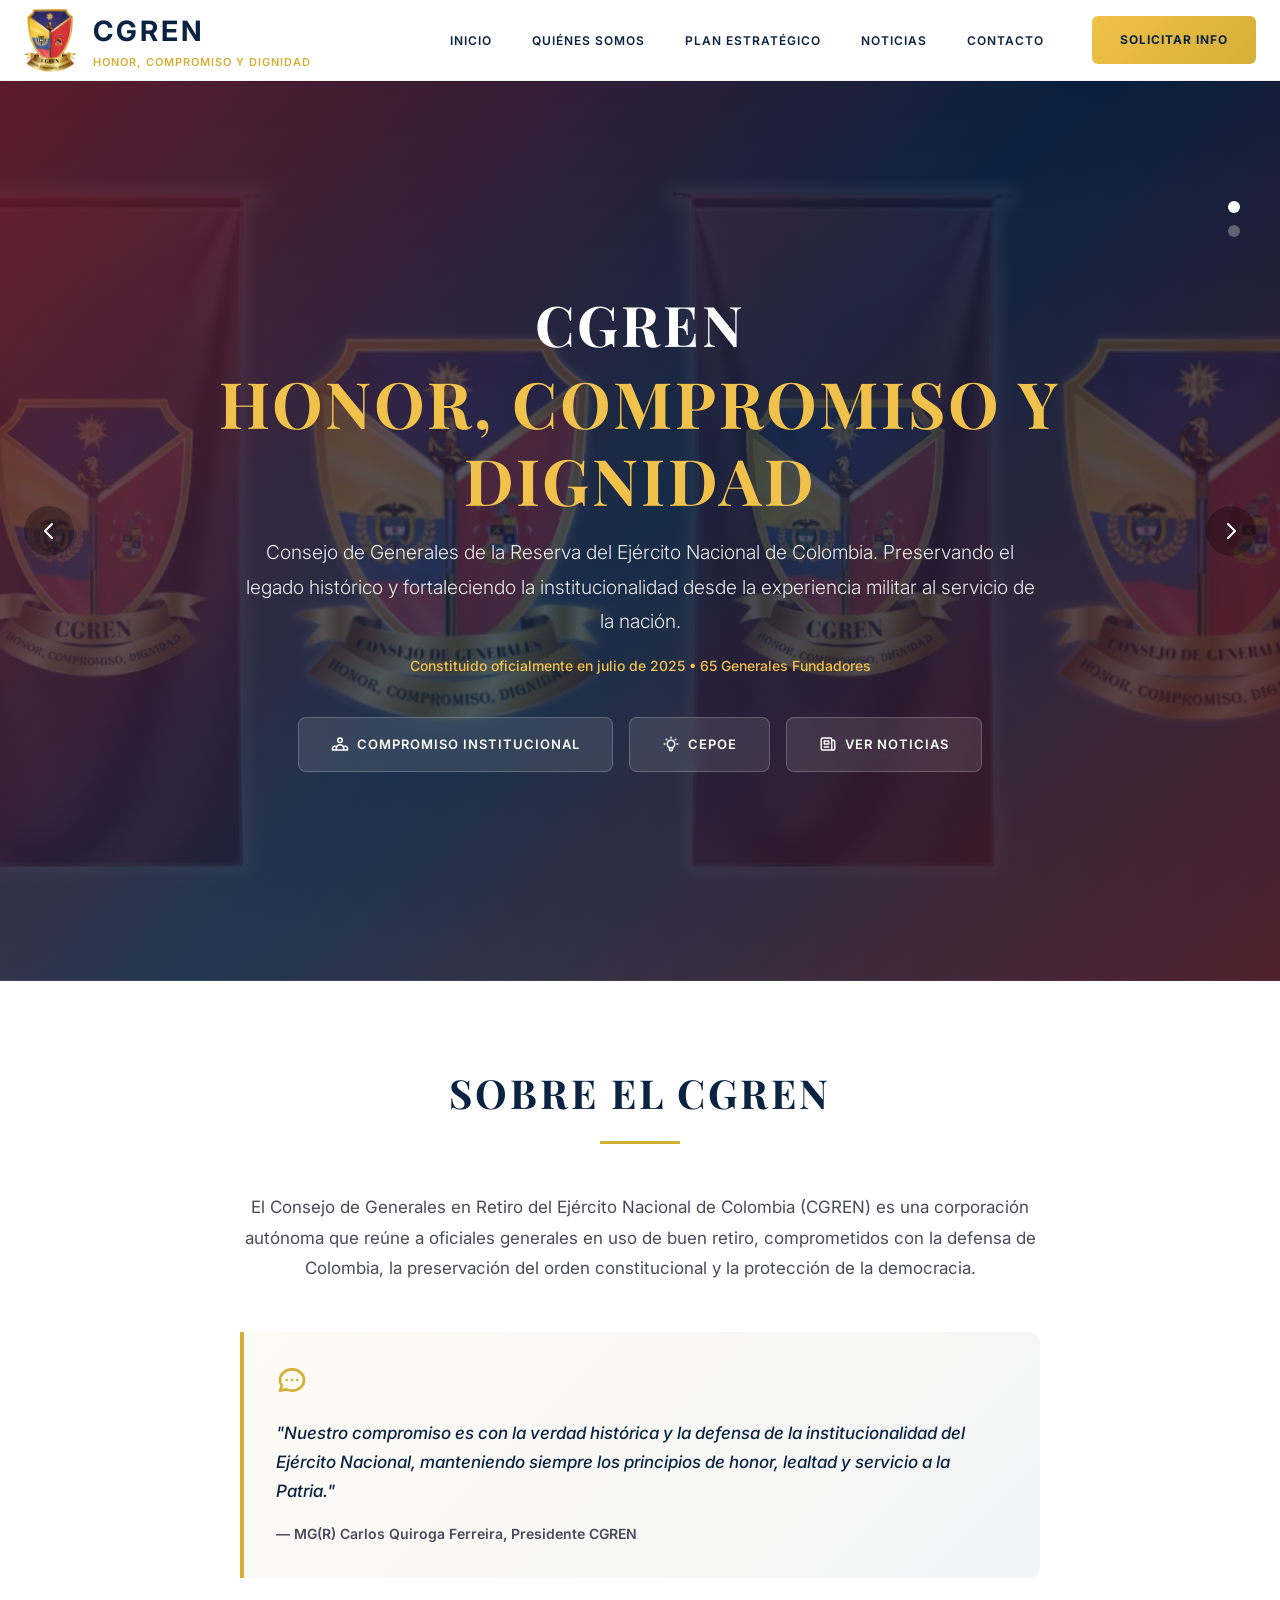
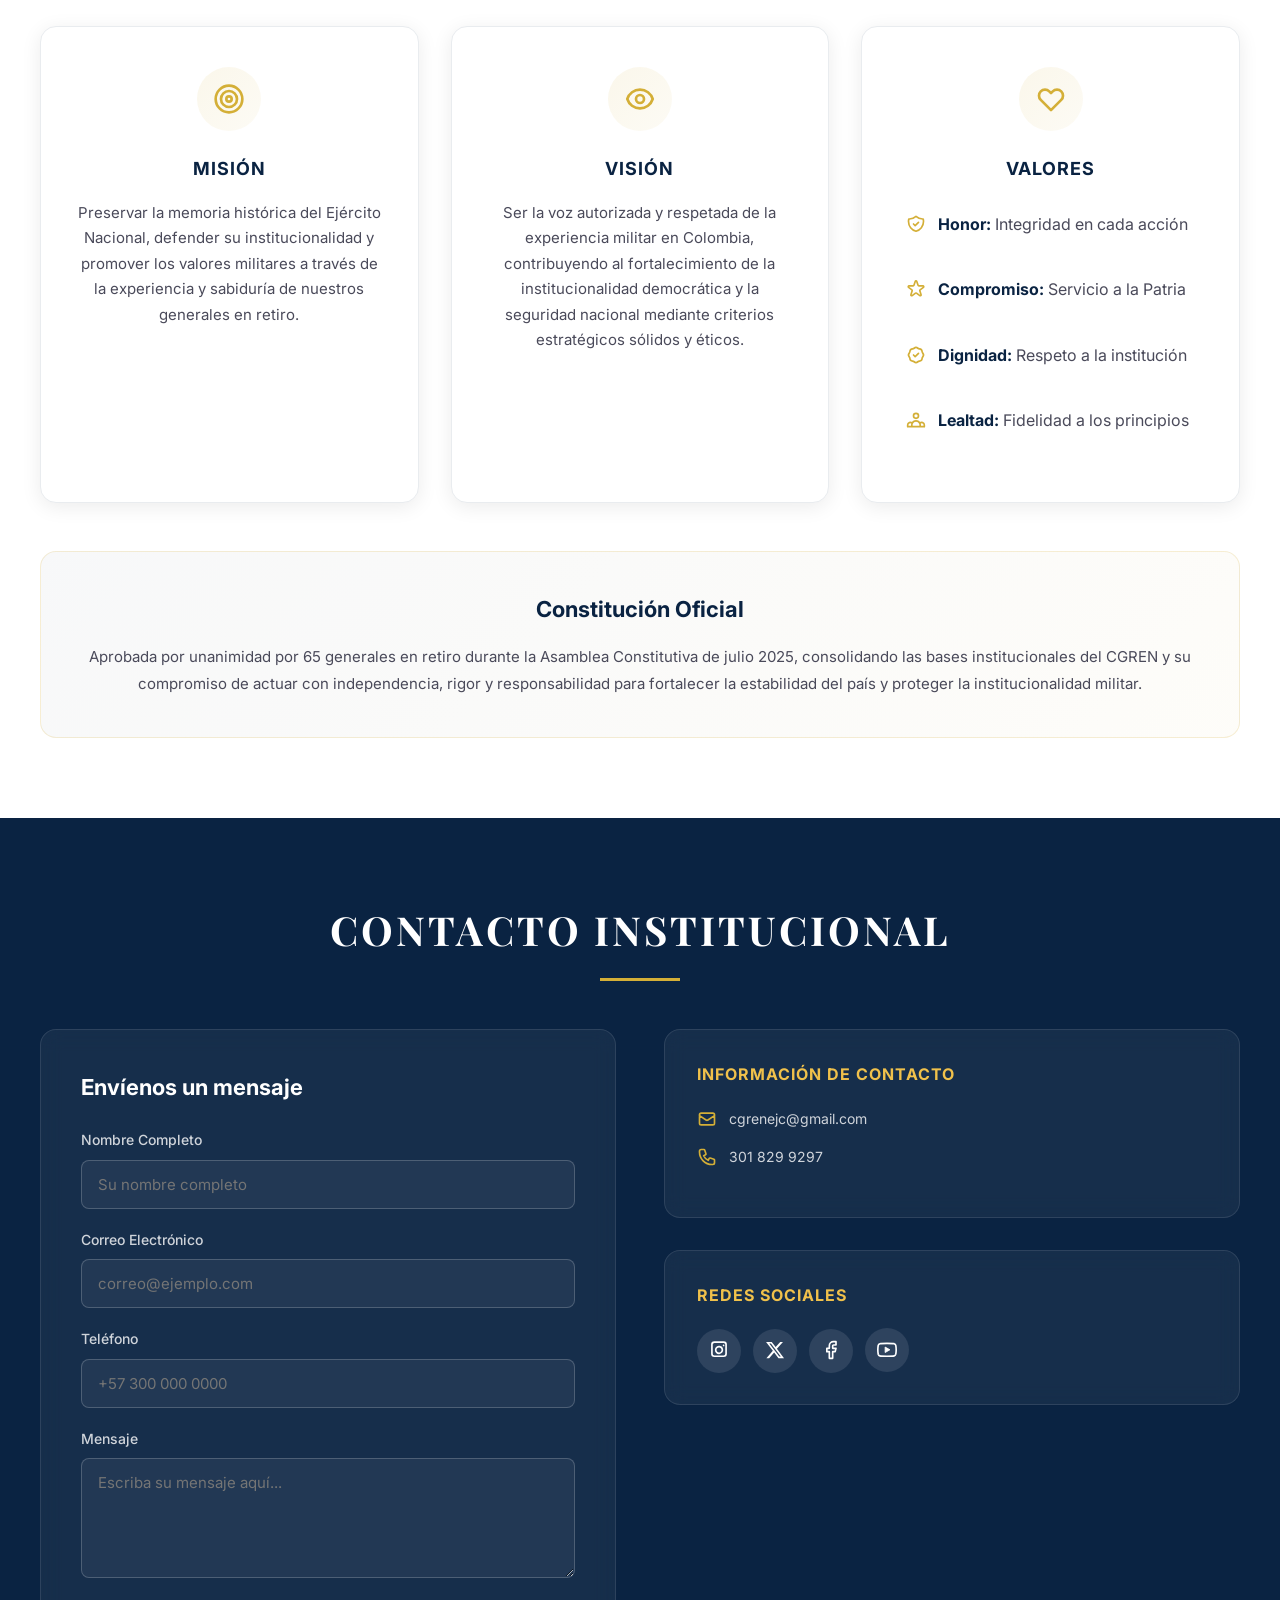
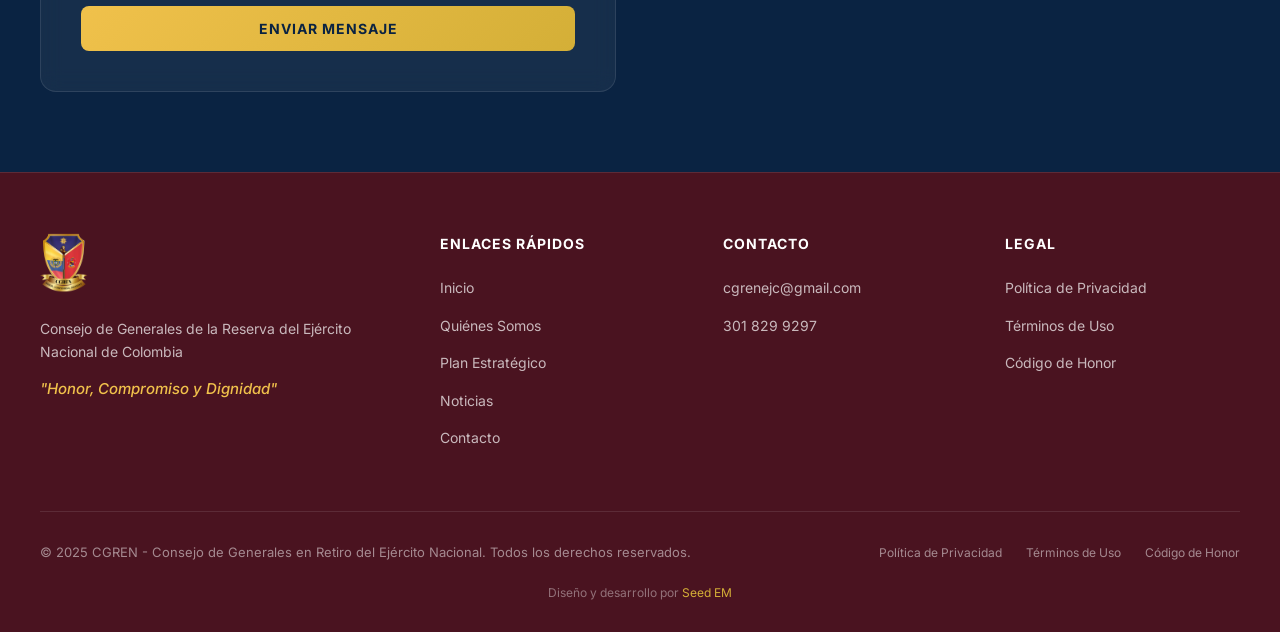
==== CGREN_Website/index.html @ 0ddbffbb "Add files via upload" ====
<!DOCTYPE html>
<html lang="es">
<head>
    <meta charset="UTF-8">
    <meta name="viewport" content="width=device-width, initial-scale=1.0">
    <title>CGREN - Consejo de Generales de la Reserva del Ejército Nacional de Colombia</title>
    <meta name="description" content="Consejo de Generales de la Reserva del Ejército Nacional de Colombia. Preservando el legado histórico y fortaleciendo la institucionalidad desde la experiencia militar al servicio de la nación.">
    <link rel="icon" type="image/png" href="logo.png">
    <link rel="preconnect" href="https://fonts.googleapis.com">
    <link rel="preconnect" href="https://fonts.gstatic.com" crossorigin>
    <link href="https://fonts.googleapis.com/css2?family=Playfair+Display:wght@400;500;600;700&family=Inter:wght@300;400;500;600;700&display=swap" rel="stylesheet">
    <link rel="stylesheet" href="styles.css">
</head>
<body>
    <!-- Header -->
    <header class="header">
        <div class="header-container">
            <a href="index.html" class="logo">
                <img src="logo.png" alt="CGREN Logo">
                <div class="logo-text">
                    <span class="main">CGREN</span>
                    <span class="sub">Honor, Compromiso y Dignidad</span>
                </div>
            </a>
            <nav class="nav">
                <ul class="nav-links">
                    <li><a href="index.html">Inicio</a></li>
                    <li><a href="#quienes-somos">Quiénes Somos</a></li>
                    <li><a href="cepoe.html">Plan Estratégico</a></li>
                    <li><a href="noticias.html">Noticias</a></li>
                    <li><a href="#contacto">Contacto</a></li>
                </ul>
                <a href="#contacto" class="btn-gold">Solicitar Info</a>
            </nav>
            <button class="mobile-menu-btn" aria-label="Menú">
                <svg xmlns="http://www.w3.org/2000/svg" fill="none" viewBox="0 0 24 24" stroke="currentColor">
                    <path stroke-linecap="round" stroke-linejoin="round" stroke-width="2" d="M4 6h16M4 12h16M4 18h16"/>
                </svg>
            </button>
        </div>
    </header>

    <!-- Hero Section -->
    <section class="hero" id="inicio">
        <div class="hero-bg"></div>
        <div class="hero-overlay"></div>
        
        <button class="slider-arrow left" aria-label="Anterior">
            <svg xmlns="http://www.w3.org/2000/svg" fill="none" viewBox="0 0 24 24" stroke="currentColor">
                <path stroke-linecap="round" stroke-linejoin="round" stroke-width="2" d="M15 19l-7-7 7-7"/>
            </svg>
        </button>
        <button class="slider-arrow right" aria-label="Siguiente">
            <svg xmlns="http://www.w3.org/2000/svg" fill="none" viewBox="0 0 24 24" stroke="currentColor">
                <path stroke-linecap="round" stroke-linejoin="round" stroke-width="2" d="M9 5l7 7-7 7"/>
            </svg>
        </button>
        
        <div class="nav-dots">
            <button class="nav-dot active"></button>
            <button class="nav-dot"></button>
        </div>
        
        <div class="hero-content">
            <h1 class="hero-title">
                CGREN
                <span class="gold">Honor, Compromiso y Dignidad</span>
            </h1>
            <p class="hero-subtitle">Consejo de Generales de la Reserva del Ejército Nacional de Colombia. Preservando el legado histórico y fortaleciendo la institucionalidad desde la experiencia militar al servicio de la nación.</p>
            <p class="hero-info">Constituido oficialmente en julio de 2025 • 65 Generales Fundadores</p>
            
            <div class="hero-buttons">
                <a href="#quienes-somos" class="hero-btn">
                    <svg xmlns="http://www.w3.org/2000/svg" fill="none" viewBox="0 0 24 24" stroke="currentColor">
                        <path stroke-linecap="round" stroke-linejoin="round" stroke-width="2" d="M17 20h5v-2a3 3 0 00-5.356-1.857M17 20H7m10 0v-2c0-.656-.126-1.283-.356-1.857M7 20H2v-2a3 3 0 015.356-1.857M7 20v-2c0-.656.126-1.283.356-1.857m0 0a5.002 5.002 0 019.288 0M15 7a3 3 0 11-6 0 3 3 0 016 0z"/>
                    </svg>
                    Compromiso Institucional
                </a>
                <a href="cepoe.html" class="hero-btn">
                    <svg xmlns="http://www.w3.org/2000/svg" fill="none" viewBox="0 0 24 24" stroke="currentColor">
                        <path stroke-linecap="round" stroke-linejoin="round" stroke-width="2" d="M9.663 17h4.673M12 3v1m6.364 1.636l-.707.707M21 12h-1M4 12H3m3.343-5.657l-.707-.707m2.828 9.9a5 5 0 117.072 0l-.548.547A3.374 3.374 0 0014 18.469V19a2 2 0 11-4 0v-.531c0-.895-.356-1.754-.988-2.386l-.548-.547z"/>
                    </svg>
                    CEPOE
                </a>
                <a href="noticias.html" class="hero-btn">
                    <svg xmlns="http://www.w3.org/2000/svg" fill="none" viewBox="0 0 24 24" stroke="currentColor">
                        <path stroke-linecap="round" stroke-linejoin="round" stroke-width="2" d="M19 20H5a2 2 0 01-2-2V6a2 2 0 012-2h10a2 2 0 012 2v1m2 13a2 2 0 01-2-2V7m2 13a2 2 0 002-2V9a2 2 0 00-2-2h-2m-4-3H9M7 16h6M7 8h6v4H7V8z"/>
                    </svg>
                    Ver Noticias
                </a>
            </div>
        </div>
    </section>

    <!-- Sobre el CGREN -->
    <section class="section" id="quienes-somos">
        <div class="section-container">
            <h2 class="section-title">Sobre el CGREN</h2>
            <div class="section-divider"></div>
            
            <p class="section-text">El Consejo de Generales en Retiro del Ejército Nacional de Colombia (CGREN) es una corporación autónoma que reúne a oficiales generales en uso de buen retiro, comprometidos con la defensa de Colombia, la preservación del orden constitucional y la protección de la democracia.</p>
            
            <div class="quote-block">
                <svg xmlns="http://www.w3.org/2000/svg" fill="none" viewBox="0 0 24 24" stroke="currentColor">
                    <path stroke-linecap="round" stroke-linejoin="round" stroke-width="2" d="M8 12h.01M12 12h.01M16 12h.01M21 12c0 4.418-4.03 8-9 8a9.863 9.863 0 01-4.255-.949L3 20l1.395-3.72C3.512 15.042 3 13.574 3 12c0-4.418 4.03-8 9-8s9 3.582 9 8z"/>
                </svg>
                <blockquote>
                    "Nuestro compromiso es con la verdad histórica y la defensa de la institucionalidad del Ejército Nacional, manteniendo siempre los principios de honor, lealtad y servicio a la Patria."
                    <div class="author">— MG(R) Carlos Quiroga Ferreira, Presidente CGREN</div>
                </blockquote>
            </div>
            
            <div class="cards-grid">
                <div class="card">
                    <div class="card-icon">
                        <svg xmlns="http://www.w3.org/2000/svg" fill="none" viewBox="0 0 24 24" stroke="currentColor">
                            <circle cx="12" cy="12" r="10" stroke-width="2"/>
                            <circle cx="12" cy="12" r="6" stroke-width="2"/>
                            <circle cx="12" cy="12" r="2" stroke-width="2"/>
                        </svg>
                    </div>
                    <h3>Misión</h3>
                    <p>Preservar la memoria histórica del Ejército Nacional, defender su institucionalidad y promover los valores militares a través de la experiencia y sabiduría de nuestros generales en retiro.</p>
                </div>
                
                <div class="card">
                    <div class="card-icon">
                        <svg xmlns="http://www.w3.org/2000/svg" fill="none" viewBox="0 0 24 24" stroke="currentColor">
                            <path stroke-linecap="round" stroke-linejoin="round" stroke-width="2" d="M15 12a3 3 0 11-6 0 3 3 0 016 0z"/>
                            <path stroke-linecap="round" stroke-linejoin="round" stroke-width="2" d="M2.458 12C3.732 7.943 7.523 5 12 5c4.478 0 8.268 2.943 9.542 7-1.274 4.057-5.064 7-9.542 7-4.477 0-8.268-2.943-9.542-7z"/>
                        </svg>
                    </div>
                    <h3>Visión</h3>
                    <p>Ser la voz autorizada y respetada de la experiencia militar en Colombia, contribuyendo al fortalecimiento de la institucionalidad democrática y la seguridad nacional mediante criterios estratégicos sólidos y éticos.</p>
                </div>
                
                <div class="card">
                    <div class="card-icon">
                        <svg xmlns="http://www.w3.org/2000/svg" fill="none" viewBox="0 0 24 24" stroke="currentColor">
                            <path stroke-linecap="round" stroke-linejoin="round" stroke-width="2" d="M4.318 6.318a4.5 4.5 0 000 6.364L12 20.364l7.682-7.682a4.5 4.5 0 00-6.364-6.364L12 7.636l-1.318-1.318a4.5 4.5 0 00-6.364 0z"/>
                        </svg>
                    </div>
                    <h3>Valores</h3>
                    <div class="values-list">
                        <div class="value-item">
                            <svg xmlns="http://www.w3.org/2000/svg" fill="none" viewBox="0 0 24 24" stroke="currentColor">
                                <path stroke-linecap="round" stroke-linejoin="round" stroke-width="2" d="M9 12l2 2 4-4m5.618-4.016A11.955 11.955 0 0112 2.944a11.955 11.955 0 01-8.618 3.04A12.02 12.02 0 003 9c0 5.591 3.824 10.29 9 11.622 5.176-1.332 9-6.03 9-11.622 0-1.042-.133-2.052-.382-3.016z"/>
                            </svg>
                            <div><strong>Honor:</strong> <span>Integridad en cada acción</span></div>
                        </div>
                        <div class="value-item">
                            <svg xmlns="http://www.w3.org/2000/svg" fill="none" viewBox="0 0 24 24" stroke="currentColor">
                                <path stroke-linecap="round" stroke-linejoin="round" stroke-width="2" d="M11.049 2.927c.3-.921 1.603-.921 1.902 0l1.519 4.674a1 1 0 00.95.69h4.915c.969 0 1.371 1.24.588 1.81l-3.976 2.888a1 1 0 00-.363 1.118l1.518 4.674c.3.922-.755 1.688-1.538 1.118l-3.976-2.888a1 1 0 00-1.176 0l-3.976 2.888c-.783.57-1.838-.197-1.538-1.118l1.518-4.674a1 1 0 00-.363-1.118l-3.976-2.888c-.784-.57-.38-1.81.588-1.81h4.914a1 1 0 00.951-.69l1.519-4.674z"/>
                            </svg>
                            <div><strong>Compromiso:</strong> <span>Servicio a la Patria</span></div>
                        </div>
                        <div class="value-item">
                            <svg xmlns="http://www.w3.org/2000/svg" fill="none" viewBox="0 0 24 24" stroke="currentColor">
                                <path stroke-linecap="round" stroke-linejoin="round" stroke-width="2" d="M9 12l2 2 4-4M7.835 4.697a3.42 3.42 0 001.946-.806 3.42 3.42 0 014.438 0 3.42 3.42 0 001.946.806 3.42 3.42 0 013.138 3.138 3.42 3.42 0 00.806 1.946 3.42 3.42 0 010 4.438 3.42 3.42 0 00-.806 1.946 3.42 3.42 0 01-3.138 3.138 3.42 3.42 0 00-1.946.806 3.42 3.42 0 01-4.438 0 3.42 3.42 0 00-1.946-.806 3.42 3.42 0 01-3.138-3.138 3.42 3.42 0 00-.806-1.946 3.42 3.42 0 010-4.438 3.42 3.42 0 00.806-1.946 3.42 3.42 0 013.138-3.138z"/>
                            </svg>
                            <div><strong>Dignidad:</strong> <span>Respeto a la institución</span></div>
                        </div>
                        <div class="value-item">
                            <svg xmlns="http://www.w3.org/2000/svg" fill="none" viewBox="0 0 24 24" stroke="currentColor">
                                <path stroke-linecap="round" stroke-linejoin="round" stroke-width="2" d="M17 20h5v-2a3 3 0 00-5.356-1.857M17 20H7m10 0v-2c0-.656-.126-1.283-.356-1.857M7 20H2v-2a3 3 0 015.356-1.857M7 20v-2c0-.656.126-1.283.356-1.857m0 0a5.002 5.002 0 019.288 0M15 7a3 3 0 11-6 0 3 3 0 016 0z"/>
                            </svg>
                            <div><strong>Lealtad:</strong> <span>Fidelidad a los principios</span></div>
                        </div>
                    </div>
                </div>
            </div>
            
            <div class="constitution-block">
                <h3>Constitución Oficial</h3>
                <p>Aprobada por unanimidad por 65 generales en retiro durante la Asamblea Constitutiva de julio 2025, consolidando las bases institucionales del CGREN y su compromiso de actuar con independencia, rigor y responsabilidad para fortalecer la estabilidad del país y proteger la institucionalidad militar.</p>
            </div>
        </div>
    </section>

    <!-- Contact Section -->
    <section class="section contact-section" id="contacto">
        <div class="section-container">
            <h2 class="section-title">Contacto Institucional</h2>
            <div class="section-divider"></div>
            
            <div class="contact-grid">
                <div class="contact-form">
                    <h3>Envíenos un mensaje</h3>
                    <form>
                        <div class="form-group">
                            <label for="nombre">Nombre Completo</label>
                            <input type="text" id="nombre" placeholder="Su nombre completo">
                        </div>
                        <div class="form-group">
                            <label for="email">Correo Electrónico</label>
                            <input type="email" id="email" placeholder="correo@ejemplo.com">
                        </div>
                        <div class="form-group">
                            <label for="telefono">Teléfono</label>
                            <input type="tel" id="telefono" placeholder="+57 300 000 0000">
                        </div>
                        <div class="form-group">
                            <label for="mensaje">Mensaje</label>
                            <textarea id="mensaje" placeholder="Escriba su mensaje aquí..."></textarea>
                        </div>
                        <button type="submit" class="btn-submit">Enviar Mensaje</button>
                    </form>
                </div>
                
                <div class="contact-info">
                    <div class="contact-info-card">
                        <h4>Información de Contacto</h4>
                        <div class="contact-item">
                            <svg xmlns="http://www.w3.org/2000/svg" fill="none" viewBox="0 0 24 24" stroke="currentColor">
                                <path stroke-linecap="round" stroke-linejoin="round" stroke-width="2" d="M3 8l7.89 5.26a2 2 0 002.22 0L21 8M5 19h14a2 2 0 002-2V7a2 2 0 00-2-2H5a2 2 0 00-2 2v10a2 2 0 002 2z"/>
                            </svg>
                            <a href="mailto:cgrenejc@gmail.com">cgrenejc@gmail.com</a>
                        </div>
                        <div class="contact-item">
                            <svg xmlns="http://www.w3.org/2000/svg" fill="none" viewBox="0 0 24 24" stroke="currentColor">
                                <path stroke-linecap="round" stroke-linejoin="round" stroke-width="2" d="M3 5a2 2 0 012-2h3.28a1 1 0 01.948.684l1.498 4.493a1 1 0 01-.502 1.21l-2.257 1.13a11.042 11.042 0 005.516 5.516l1.13-2.257a1 1 0 011.21-.502l4.493 1.498a1 1 0 01.684.949V19a2 2 0 01-2 2h-1C9.716 21 3 14.284 3 6V5z"/>
                            </svg>
                            <a href="tel:3018299297">301 829 9297</a>
                        </div>
                    </div>
                    
                    <div class="contact-info-card">
                        <h4>Redes Sociales</h4>
                        <div class="social-links">
                            <a href="https://www.instagram.com/cgren_?igsh=c3VpbnlkOXN2cDF4&utm_source=qr" target="_blank" class="social-link" aria-label="Instagram">
                                <svg xmlns="http://www.w3.org/2000/svg" fill="none" viewBox="0 0 24 24" stroke="currentColor">
                                    <path stroke-linecap="round" stroke-linejoin="round" stroke-width="2" d="M16 11.37A4 4 0 1112.63 8 4 4 0 0116 11.37zm1.5-4.87h.01M6.5 19.5h11a3 3 0 003-3v-11a3 3 0 00-3-3h-11a3 3 0 00-3 3v11a3 3 0 003 3z"/>
                                </svg>
                            </a>
                            <a href="https://x.com/CgrenEjc?t=KBj4UYaiK5xxXACBC2wnGQ&s=08" target="_blank" class="social-link" aria-label="X (Twitter)">
                                <svg xmlns="http://www.w3.org/2000/svg" fill="currentColor" viewBox="0 0 24 24">
                                    <path d="M18.244 2.25h3.308l-7.227 8.26 8.502 11.24H16.17l-5.214-6.817L4.99 21.75H1.68l7.73-8.835L1.254 2.25H8.08l4.713 6.231zm-1.161 17.52h1.833L7.084 4.126H5.117z"/>
                                </svg>
                            </a>
                            <a href="https://www.facebook.com/profile.php?id=61583975720467" target="_blank" class="social-link" aria-label="Facebook">
                                <svg xmlns="http://www.w3.org/2000/svg" fill="none" viewBox="0 0 24 24" stroke="currentColor">
                                    <path stroke-linecap="round" stroke-linejoin="round" stroke-width="2" d="M18 2h-3a5 5 0 00-5 5v3H7v4h3v8h4v-8h3l1-4h-4V7a1 1 0 011-1h3z"/>
                                </svg>
                            </a>
                            <a href="https://youtube.com/@cgrenejc" target="_blank" class="social-link" aria-label="YouTube">
                                <svg xmlns="http://www.w3.org/2000/svg" fill="none" viewBox="0 0 24 24" stroke="currentColor">
                                    <path stroke-linecap="round" stroke-linejoin="round" stroke-width="2" d="M22.54 6.42a2.78 2.78 0 00-1.94-2C18.88 4 12 4 12 4s-6.88 0-8.6.46a2.78 2.78 0 00-1.94 2A29 29 0 001 11.75a29 29 0 00.46 5.33A2.78 2.78 0 003.4 19c1.72.46 8.6.46 8.6.46s6.88 0 8.6-.46a2.78 2.78 0 001.94-2 29 29 0 00.46-5.25 29 29 0 00-.46-5.33z"/>
                                    <polygon points="9.75 15.02 15.5 11.75 9.75 8.48 9.75 15.02" fill="currentColor"/>
                                </svg>
                            </a>
                        </div>
                    </div>
                </div>
            </div>
        </div>
    </section>

    <!-- Footer -->
    <footer class="footer">
        <div class="footer-container">
            <div class="footer-grid">
                <div class="footer-brand">
                    <img src="logo.png" alt="CGREN Logo">
                    <p>Consejo de Generales de la Reserva del Ejército Nacional de Colombia</p>
                    <p class="tagline">"Honor, Compromiso y Dignidad"</p>
                </div>
                
                <div class="footer-column">
                    <h4>Enlaces Rápidos</h4>
                    <ul class="footer-links">
                        <li><a href="index.html">Inicio</a></li>
                        <li><a href="#quienes-somos">Quiénes Somos</a></li>
                        <li><a href="cepoe.html">Plan Estratégico</a></li>
                        <li><a href="noticias.html">Noticias</a></li>
                        <li><a href="#contacto">Contacto</a></li>
                    </ul>
                </div>
                
                <div class="footer-column">
                    <h4>Contacto</h4>
                    <ul class="footer-links">
                        <li><a href="mailto:cgrenejc@gmail.com">cgrenejc@gmail.com</a></li>
                        <li><a href="tel:3018299297">301 829 9297</a></li>
                    </ul>
                </div>
                
                <div class="footer-column">
                    <h4>Legal</h4>
                    <ul class="footer-links">
                        <li><a href="#">Política de Privacidad</a></li>
                        <li><a href="#">Términos de Uso</a></li>
                        <li><a href="#">Código de Honor</a></li>
                    </ul>
                </div>
            </div>
            
            <div class="footer-bottom">
                <p>&copy; 2025 CGREN - Consejo de Generales en Retiro del Ejército Nacional. Todos los derechos reservados.</p>
                <div class="footer-bottom-links">
                    <a href="#">Política de Privacidad</a>
                    <a href="#">Términos de Uso</a>
                    <a href="#">Código de Honor</a>
                </div>
            </div>
            
            <div class="footer-credit">
                Diseño y desarrollo por <a href="#">Seed EM</a>
            </div>
        </div>
    </footer>

    <script src="scripts.js"></script>
</body>
</html>
---- CGREN_Website/styles.css ----
/* =====================================================
   CGREN - Consejo de Generales de la Reserva del Ejército Nacional
   Estilos principales del sitio web
   ===================================================== */

* {
    margin: 0;
    padding: 0;
    box-sizing: border-box;
}

:root {
    --primary-blue: #0A2342;
    --primary-blue-light: #0D2D54;
    --burgundy: #6B1C2A;
    --burgundy-dark: #4A1320;
    --gold: #D4AF37;
    --gold-bright: #F0C14B;
    --gold-dark: #B8960C;
    --white: #FFFFFF;
    --gray-50: #FAFAFA;
    --gray-100: #F8F9FA;
    --gray-200: #E9ECEF;
    --gray-300: #DEE2E6;
    --gray-400: #CED4DA;
    --gray-500: #6C757D;
    --gray-600: #5A6268;
    --gray-700: #495057;
    --gray-800: #343A40;
    --gray-900: #212529;
    --text-primary: #1a1a2e;
    --text-secondary: #4a4a5a;
    --shadow-sm: 0 1px 2px rgba(0, 0, 0, 0.05);
    --shadow: 0 4px 20px rgba(0, 0, 0, 0.08);
    --shadow-lg: 0 12px 40px rgba(0, 0, 0, 0.12);
    --transition: all 0.3s ease;
}

html {
    scroll-behavior: smooth;
}

body {
    font-family: 'Inter', -apple-system, BlinkMacSystemFont, 'Segoe UI', Roboto, sans-serif;
    line-height: 1.6;
    color: var(--gray-900);
    background-color: var(--white);
}

/* =====================================================
   Header
   ===================================================== */

.header {
    background: var(--white);
    box-shadow: var(--shadow-sm);
    position: sticky;
    top: 0;
    z-index: 1000;
    border-bottom: 1px solid rgba(0, 0, 0, 0.05);
}

.header-container {
    max-width: 1400px;
    margin: 0 auto;
    padding: 0 24px;
    display: flex;
    align-items: center;
    justify-content: space-between;
    height: 80px;
}

.logo {
    display: flex;
    align-items: center;
    gap: 16px;
    text-decoration: none;
}

.logo img {
    height: 65px;
    width: auto;
}

.logo-text {
    display: flex;
    flex-direction: column;
}

.logo-text .main {
    font-size: 28px;
    font-weight: 700;
    color: var(--primary-blue);
    letter-spacing: 3px;
}

.logo-text .sub {
    font-size: 11px;
    color: var(--gold);
    font-weight: 600;
    letter-spacing: 1px;
    text-transform: uppercase;
}

.nav {
    display: flex;
    align-items: center;
    gap: 32px;
}

.nav-links {
    display: flex;
    align-items: center;
    gap: 8px;
    list-style: none;
}

.nav-links a {
    text-decoration: none;
    color: var(--primary-blue);
    font-size: 12px;
    font-weight: 600;
    text-transform: uppercase;
    letter-spacing: 1px;
    transition: var(--transition);
    padding: 10px 16px;
    border-radius: 4px;
}

.nav-links a:hover,
.nav-links a.active {
    color: var(--gold);
    background: rgba(212, 175, 55, 0.1);
}

.btn-gold {
    background: linear-gradient(135deg, var(--gold-bright) 0%, var(--gold) 100%);
    color: var(--primary-blue);
    padding: 14px 28px;
    border: none;
    border-radius: 6px;
    font-size: 12px;
    font-weight: 700;
    text-transform: uppercase;
    letter-spacing: 1px;
    cursor: pointer;
    transition: var(--transition);
    text-decoration: none;
    display: inline-block;
}

.btn-gold:hover {
    background: linear-gradient(135deg, var(--gold) 0%, var(--gold-dark) 100%);
    transform: translateY(-2px);
    box-shadow: 0 4px 15px rgba(212, 175, 55, 0.4);
}

.mobile-menu-btn {
    display: none;
    background: none;
    border: none;
    cursor: pointer;
    padding: 8px;
}

.mobile-menu-btn svg {
    width: 24px;
    height: 24px;
    color: var(--primary-blue);
}

/* =====================================================
   Hero Section
   ===================================================== */

.hero {
    position: relative;
    min-height: 100vh;
    display: flex;
    align-items: center;
    justify-content: center;
    overflow: hidden;
}

.hero-bg {
    position: absolute;
    inset: 0;
    background-image: url('hero-bg.png');
    background-size: cover;
    background-position: center;
    background-repeat: no-repeat;
}

.hero-overlay {
    position: absolute;
    inset: 0;
    background: linear-gradient(135deg, rgba(107, 28, 42, 0.85) 0%, rgba(10, 35, 66, 0.75) 50%, rgba(74, 19, 32, 0.85) 100%);
}

.hero-content {
    position: relative;
    z-index: 10;
    text-align: center;
    padding: 120px 24px;
    max-width: 900px;
}

.hero-title {
    font-family: 'Playfair Display', serif;
    font-size: clamp(2rem, 5vw, 3.5rem);
    font-weight: 700;
    color: var(--white);
    line-height: 1.2;
    margin-bottom: 16px;
    text-transform: uppercase;
    letter-spacing: 3px;
}

.hero-title .gold {
    color: var(--gold-bright);
    display: block;
    font-size: clamp(2.5rem, 6vw, 4rem);
    margin-top: 8px;
}

.hero-subtitle {
    font-size: clamp(1rem, 2vw, 1.2rem);
    color: rgba(255, 255, 255, 0.9);
    margin-bottom: 16px;
    font-weight: 300;
    max-width: 800px;
    margin-left: auto;
    margin-right: auto;
    line-height: 1.8;
}

.hero-info {
    font-size: 14px;
    color: var(--gold-bright);
    font-weight: 500;
    margin-bottom: 40px;
}

.hero-buttons {
    display: flex;
    flex-wrap: wrap;
    justify-content: center;
    gap: 16px;
    margin-top: 32px;
}

.hero-btn {
    background: rgba(255, 255, 255, 0.1);
    backdrop-filter: blur(10px);
    border: 1px solid rgba(255, 255, 255, 0.2);
    color: var(--white);
    padding: 16px 32px;
    border-radius: 8px;
    font-size: 13px;
    font-weight: 600;
    text-transform: uppercase;
    letter-spacing: 1px;
    cursor: pointer;
    transition: var(--transition);
    text-decoration: none;
    display: inline-flex;
    align-items: center;
    gap: 8px;
}

.hero-btn:hover {
    background: var(--gold);
    color: var(--primary-blue);
    transform: translateY(-3px);
}

.hero-btn svg {
    width: 18px;
    height: 18px;
}

.nav-dots {
    position: absolute;
    top: 120px;
    right: 40px;
    display: flex;
    flex-direction: column;
    gap: 12px;
    z-index: 20;
}

.nav-dot {
    width: 12px;
    height: 12px;
    border-radius: 50%;
    background: rgba(255, 255, 255, 0.3);
    border: none;
    cursor: pointer;
    transition: var(--transition);
}

.nav-dot.active {
    background: var(--white);
}

.slider-arrow {
    position: absolute;
    top: 50%;
    transform: translateY(-50%);
    z-index: 20;
    background: rgba(0, 0, 0, 0.3);
    border: none;
    border-radius: 50%;
    width: 50px;
    height: 50px;
    display: flex;
    align-items: center;
    justify-content: center;
    cursor: pointer;
    transition: var(--transition);
}

.slider-arrow:hover {
    background: rgba(212, 175, 55, 0.5);
}

.slider-arrow.left {
    left: 24px;
}

.slider-arrow.right {
    right: 24px;
}

.slider-arrow svg {
    width: 24px;
    height: 24px;
    color: var(--white);
}

/* =====================================================
   Page Header (for subpages)
   ===================================================== */

.page-header {
    background: linear-gradient(135deg, var(--primary-blue) 0%, var(--burgundy) 100%);
    padding: 120px 24px 60px;
    text-align: center;
}

.page-header h1 {
    font-family: 'Playfair Display', serif;
    font-size: clamp(2rem, 4vw, 3rem);
    font-weight: 700;
    color: var(--white);
    text-transform: uppercase;
    letter-spacing: 3px;
    margin-bottom: 16px;
}

.page-header .breadcrumb {
    display: flex;
    justify-content: center;
    gap: 8px;
    font-size: 14px;
}

.page-header .breadcrumb a {
    color: rgba(255, 255, 255, 0.7);
    text-decoration: none;
    transition: var(--transition);
}

.page-header .breadcrumb a:hover {
    color: var(--gold-bright);
}

.page-header .breadcrumb span {
    color: var(--gold-bright);
}

/* =====================================================
   Section Styles
   ===================================================== */

.section {
    padding: 80px 24px;
}

.section-container {
    max-width: 1200px;
    margin: 0 auto;
}

.section-title {
    font-family: 'Playfair Display', serif;
    font-size: clamp(1.8rem, 4vw, 2.5rem);
    font-weight: 700;
    color: var(--primary-blue);
    text-align: center;
    text-transform: uppercase;
    letter-spacing: 3px;
    margin-bottom: 16px;
}

.section-divider {
    width: 80px;
    height: 3px;
    background: var(--gold);
    margin: 0 auto 48px;
}

.section-text {
    font-size: 17px;
    color: var(--text-secondary);
    text-align: center;
    max-width: 800px;
    margin: 0 auto 48px;
    line-height: 1.8;
}

/* =====================================================
   Quote Block
   ===================================================== */

.quote-block {
    background: linear-gradient(135deg, rgba(212, 175, 55, 0.05) 0%, rgba(10, 35, 66, 0.05) 100%);
    border-left: 4px solid var(--gold);
    padding: 32px;
    border-radius: 0 12px 12px 0;
    margin: 48px auto;
    max-width: 800px;
}

.quote-block svg {
    width: 32px;
    height: 32px;
    color: var(--gold);
    margin-bottom: 16px;
}

.quote-block blockquote {
    font-size: 17px;
    font-style: italic;
    color: var(--primary-blue);
    font-weight: 500;
    line-height: 1.7;
}

.quote-block .author {
    font-size: 14px;
    color: var(--text-secondary);
    margin-top: 16px;
    font-style: normal;
    font-weight: 600;
}

/* =====================================================
   Cards Grid
   ===================================================== */

.cards-grid {
    display: grid;
    grid-template-columns: repeat(auto-fit, minmax(320px, 1fr));
    gap: 32px;
    margin-top: 48px;
}

.card {
    background: var(--white);
    border-radius: 16px;
    padding: 40px 32px;
    text-align: center;
    box-shadow: var(--shadow);
    transition: var(--transition);
    border: 1px solid var(--gray-200);
}

.card:hover {
    transform: translateY(-8px);
    box-shadow: var(--shadow-lg);
}

.card-icon {
    width: 64px;
    height: 64px;
    margin: 0 auto 24px;
    display: flex;
    align-items: center;
    justify-content: center;
    background: linear-gradient(135deg, rgba(212, 175, 55, 0.1) 0%, rgba(212, 175, 55, 0.05) 100%);
    border-radius: 50%;
}

.card-icon svg {
    width: 32px;
    height: 32px;
    color: var(--gold);
}

.card h3 {
    font-size: 18px;
    font-weight: 700;
    color: var(--primary-blue);
    margin-bottom: 16px;
    text-transform: uppercase;
    letter-spacing: 1px;
}

.card p {
    font-size: 15px;
    color: var(--text-secondary);
    line-height: 1.7;
}

/* =====================================================
   Values List
   ===================================================== */

.values-list {
    text-align: left;
}

.value-item {
    display: flex;
    align-items: flex-start;
    gap: 12px;
    margin-bottom: 16px;
    padding: 12px;
    border-radius: 8px;
    transition: var(--transition);
}

.value-item:hover {
    background: rgba(212, 175, 55, 0.05);
}

.value-item svg {
    width: 20px;
    height: 20px;
    color: var(--gold);
    flex-shrink: 0;
    margin-top: 2px;
}

.value-item strong {
    color: var(--primary-blue);
}

.value-item span {
    color: var(--text-secondary);
}

/* =====================================================
   Constitution Block
   ===================================================== */

.constitution-block {
    background: linear-gradient(135deg, rgba(10, 35, 66, 0.03) 0%, rgba(212, 175, 55, 0.03) 100%);
    border: 1px solid rgba(212, 175, 55, 0.2);
    border-radius: 16px;
    padding: 40px;
    margin-top: 48px;
    text-align: center;
}

.constitution-block h3 {
    font-size: 22px;
    font-weight: 700;
    color: var(--primary-blue);
    margin-bottom: 16px;
}

.constitution-block p {
    font-size: 15px;
    color: var(--text-secondary);
    line-height: 1.8;
}

/* =====================================================
   News Cards
   ===================================================== */

.news-grid {
    display: grid;
    grid-template-columns: repeat(auto-fill, minmax(350px, 1fr));
    gap: 32px;
    margin-top: 32px;
}

.news-card {
    background: var(--white);
    border-radius: 12px;
    overflow: hidden;
    box-shadow: var(--shadow);
    transition: var(--transition);
    border: 1px solid var(--gray-200);
}

.news-card:hover {
    transform: translateY(-5px);
    box-shadow: var(--shadow-lg);
}

.news-card-image {
    width: 100%;
    height: 200px;
    object-fit: cover;
    background: linear-gradient(135deg, var(--primary-blue) 0%, var(--burgundy) 100%);
}

.news-card-content {
    padding: 24px;
}

.news-card-meta {
    display: flex;
    align-items: center;
    gap: 16px;
    margin-bottom: 12px;
    font-size: 12px;
}

.news-card-category {
    background: rgba(212, 175, 55, 0.1);
    color: var(--gold-dark);
    padding: 4px 12px;
    border-radius: 20px;
    font-weight: 600;
    text-transform: uppercase;
    letter-spacing: 0.5px;
}

.news-card-date {
    color: var(--gray-500);
}

.news-card h3 {
    font-size: 18px;
    font-weight: 700;
    color: var(--primary-blue);
    margin-bottom: 12px;
    line-height: 1.4;
}

.news-card h3 a {
    color: inherit;
    text-decoration: none;
    transition: var(--transition);
}

.news-card h3 a:hover {
    color: var(--gold);
}

.news-card p {
    font-size: 14px;
    color: var(--text-secondary);
    line-height: 1.7;
    margin-bottom: 16px;
}

.news-card-link {
    display: inline-flex;
    align-items: center;
    gap: 8px;
    color: var(--gold);
    font-size: 13px;
    font-weight: 600;
    text-decoration: none;
    transition: var(--transition);
}

.news-card-link:hover {
    gap: 12px;
}

.news-card-link svg {
    width: 16px;
    height: 16px;
}

/* News Filter */
.news-filter {
    display: flex;
    align-items: center;
    gap: 16px;
    margin-bottom: 32px;
    flex-wrap: wrap;
}

.filter-select {
    padding: 12px 20px;
    border: 1px solid var(--gray-300);
    border-radius: 8px;
    font-size: 14px;
    font-family: inherit;
    background: var(--white);
    cursor: pointer;
    transition: var(--transition);
}

.filter-select:focus {
    outline: none;
    border-color: var(--gold);
}

/* Pagination */
.pagination {
    display: flex;
    justify-content: center;
    align-items: center;
    gap: 8px;
    margin-top: 48px;
}

.pagination-btn {
    display: flex;
    align-items: center;
    justify-content: center;
    width: 40px;
    height: 40px;
    border: 1px solid var(--gray-300);
    border-radius: 8px;
    background: var(--white);
    color: var(--gray-700);
    font-size: 14px;
    font-weight: 500;
    cursor: pointer;
    transition: var(--transition);
    text-decoration: none;
}

.pagination-btn:hover:not(.active):not(:disabled) {
    border-color: var(--gold);
    color: var(--gold);
}

.pagination-btn.active {
    background: var(--primary-blue);
    border-color: var(--primary-blue);
    color: var(--white);
}

.pagination-btn:disabled {
    opacity: 0.5;
    cursor: not-allowed;
}

.pagination-btn svg {
    width: 18px;
    height: 18px;
}

/* =====================================================
   CEPOE / Documents Section
   ===================================================== */

.cepoe-section {
    background: linear-gradient(180deg, var(--gray-100) 0%, var(--white) 100%);
}

.cepoe-icon {
    width: 80px;
    height: 80px;
    margin: 0 auto 24px;
    display: flex;
    align-items: center;
    justify-content: center;
    background: rgba(212, 175, 55, 0.1);
    border-radius: 50%;
}

.cepoe-icon svg {
    width: 40px;
    height: 40px;
    color: var(--gold);
}

.cepoe-tagline {
    font-size: 18px;
    color: var(--gold);
    font-weight: 600;
    font-style: italic;
    text-align: center;
    margin-bottom: 24px;
}

.research-grid {
    display: grid;
    grid-template-columns: 2fr 1fr;
    gap: 32px;
    margin-top: 48px;
}

.research-card {
    background: var(--white);
    border-radius: 16px;
    padding: 32px;
    box-shadow: var(--shadow);
    border: 1px solid rgba(212, 175, 55, 0.1);
}

.research-card h3 {
    font-size: 20px;
    font-weight: 700;
    color: var(--primary-blue);
    margin-bottom: 24px;
}

.research-item {
    border-left: 3px solid rgba(212, 175, 55, 0.3);
    padding-left: 20px;
    margin-bottom: 24px;
    transition: var(--transition);
}

.research-item:hover {
    border-left-color: var(--gold);
    background: rgba(212, 175, 55, 0.02);
    padding: 16px 20px;
    margin-left: -16px;
}

.research-item h4 {
    font-size: 15px;
    font-weight: 700;
    color: var(--primary-blue);
    margin-bottom: 8px;
}

.research-item p {
    font-size: 14px;
    color: var(--text-secondary);
    line-height: 1.6;
}

.document-types {
    font-size: 14px;
    color: var(--text-secondary);
    line-height: 1.8;
}

.document-types p {
    margin-bottom: 16px;
}

.document-types strong {
    color: var(--primary-blue);
}

.cepoe-info {
    background: rgba(10, 35, 66, 0.03);
    border-radius: 16px;
    padding: 40px;
    text-align: center;
    border: 1px solid rgba(212, 175, 55, 0.1);
}

.cepoe-info h3 {
    font-size: 22px;
    font-weight: 700;
    color: var(--primary-blue);
    margin-bottom: 16px;
}

.cepoe-info p {
    font-size: 15px;
    color: var(--text-secondary);
    line-height: 1.8;
}

/* Document Cards */
.documents-grid {
    display: grid;
    grid-template-columns: repeat(auto-fill, minmax(300px, 1fr));
    gap: 24px;
    margin-top: 32px;
}

.document-card {
    background: var(--white);
    border-radius: 12px;
    padding: 24px;
    box-shadow: var(--shadow);
    border: 1px solid var(--gray-200);
    transition: var(--transition);
}

.document-card:hover {
    transform: translateY(-3px);
    box-shadow: var(--shadow-lg);
    border-color: var(--gold);
}

.document-card-header {
    display: flex;
    align-items: flex-start;
    gap: 16px;
    margin-bottom: 16px;
}

.document-icon {
    width: 48px;
    height: 48px;
    display: flex;
    align-items: center;
    justify-content: center;
    background: linear-gradient(135deg, rgba(212, 175, 55, 0.1) 0%, rgba(212, 175, 55, 0.05) 100%);
    border-radius: 10px;
    flex-shrink: 0;
}

.document-icon svg {
    width: 24px;
    height: 24px;
    color: var(--gold);
}

.document-card h4 {
    font-size: 16px;
    font-weight: 700;
    color: var(--primary-blue);
    line-height: 1.4;
}

.document-card-meta {
    display: flex;
    align-items: center;
    gap: 12px;
    margin-bottom: 12px;
    font-size: 12px;
}

.document-type-badge {
    background: var(--primary-blue);
    color: var(--white);
    padding: 4px 10px;
    border-radius: 4px;
    font-weight: 600;
}

.document-date {
    color: var(--gray-500);
}

.document-card p {
    font-size: 14px;
    color: var(--text-secondary);
    line-height: 1.6;
    margin-bottom: 16px;
}

.document-download {
    display: inline-flex;
    align-items: center;
    gap: 8px;
    background: linear-gradient(135deg, var(--gold-bright) 0%, var(--gold) 100%);
    color: var(--primary-blue);
    padding: 10px 20px;
    border-radius: 6px;
    font-size: 13px;
    font-weight: 600;
    text-decoration: none;
    transition: var(--transition);
}

.document-download:hover {
    transform: translateY(-2px);
    box-shadow: 0 4px 12px rgba(212, 175, 55, 0.3);
}

.document-download svg {
    width: 16px;
    height: 16px;
}

/* Publications Card */
.publications-card {
    background: var(--white);
    border-radius: 16px;
    padding: 32px;
    box-shadow: var(--shadow);
    border: 1px solid rgba(212, 175, 55, 0.1);
}

.publications-card h3 {
    font-size: 20px;
    font-weight: 700;
    color: var(--primary-blue);
    margin-bottom: 24px;
    display: flex;
    align-items: center;
    gap: 12px;
}

.publications-card h3 svg {
    width: 24px;
    height: 24px;
    color: var(--gold);
}

.publication-item {
    display: flex;
    align-items: center;
    gap: 12px;
    padding: 16px;
    background: rgba(10, 35, 66, 0.02);
    border-radius: 8px;
    margin-bottom: 12px;
    transition: var(--transition);
    cursor: pointer;
    text-decoration: none;
}

.publication-item:hover {
    background: rgba(212, 175, 55, 0.1);
    transform: translateX(8px);
}

.publication-item svg {
    width: 20px;
    height: 20px;
    color: var(--gold);
    flex-shrink: 0;
}

.publication-item span {
    font-size: 14px;
    color: var(--primary-blue);
    font-weight: 500;
}

/* =====================================================
   Contact Section
   ===================================================== */

.contact-section {
    background: var(--primary-blue);
    color: var(--white);
}

.contact-section .section-title {
    color: var(--white);
}

.contact-section .section-divider {
    background: var(--gold);
}

.contact-grid {
    display: grid;
    grid-template-columns: 1fr 1fr;
    gap: 48px;
    margin-top: 48px;
}

.contact-form {
    background: rgba(255, 255, 255, 0.05);
    backdrop-filter: blur(10px);
    border-radius: 16px;
    padding: 40px;
    border: 1px solid rgba(255, 255, 255, 0.1);
}

.contact-form h3 {
    font-size: 22px;
    font-weight: 700;
    margin-bottom: 24px;
}

.form-group {
    margin-bottom: 20px;
}

.form-group label {
    display: block;
    font-size: 14px;
    font-weight: 500;
    margin-bottom: 8px;
    color: rgba(255, 255, 255, 0.8);
}

.form-group input,
.form-group textarea {
    width: 100%;
    padding: 14px 16px;
    border: 1px solid rgba(255, 255, 255, 0.2);
    border-radius: 8px;
    background: rgba(255, 255, 255, 0.05);
    color: var(--white);
    font-size: 15px;
    font-family: inherit;
    transition: var(--transition);
}

.form-group input:focus,
.form-group textarea:focus {
    outline: none;
    border-color: var(--gold);
    background: rgba(255, 255, 255, 0.1);
}

.form-group textarea {
    min-height: 120px;
    resize: vertical;
}

.btn-submit {
    background: linear-gradient(135deg, var(--gold-bright) 0%, var(--gold) 100%);
    color: var(--primary-blue);
    padding: 14px 32px;
    border: none;
    border-radius: 8px;
    font-size: 14px;
    font-weight: 700;
    text-transform: uppercase;
    letter-spacing: 1px;
    cursor: pointer;
    transition: var(--transition);
    width: 100%;
    font-family: inherit;
}

.btn-submit:hover {
    transform: translateY(-2px);
    box-shadow: 0 4px 20px rgba(212, 175, 55, 0.4);
}

.contact-info {
    display: flex;
    flex-direction: column;
    gap: 32px;
}

.contact-info-card {
    background: rgba(255, 255, 255, 0.05);
    backdrop-filter: blur(10px);
    border-radius: 16px;
    padding: 32px;
    border: 1px solid rgba(255, 255, 255, 0.1);
}

.contact-info-card h4 {
    font-size: 16px;
    font-weight: 700;
    margin-bottom: 20px;
    color: var(--gold-bright);
    text-transform: uppercase;
    letter-spacing: 1px;
}

.contact-item {
    display: flex;
    align-items: center;
    gap: 12px;
    margin-bottom: 16px;
}

.contact-item svg {
    width: 20px;
    height: 20px;
    color: var(--gold);
    flex-shrink: 0;
}

.contact-item span,
.contact-item a {
    font-size: 14px;
    color: rgba(255, 255, 255, 0.8);
    text-decoration: none;
    transition: var(--transition);
}

.contact-item a:hover {
    color: var(--gold-bright);
}

.social-links {
    display: flex;
    gap: 12px;
    margin-top: 16px;
    flex-wrap: wrap;
}

.social-link {
    width: 44px;
    height: 44px;
    display: flex;
    align-items: center;
    justify-content: center;
    background: rgba(255, 255, 255, 0.1);
    border-radius: 50%;
    transition: var(--transition);
}

.social-link:hover {
    background: var(--gold);
    transform: translateY(-3px);
}

.social-link svg {
    width: 20px;
    height: 20px;
    color: var(--white);
}

/* =====================================================
   Footer
   ===================================================== */

.footer {
    background: var(--burgundy-dark);
    padding: 60px 24px 30px;
    border-top: 1px solid rgba(255, 255, 255, 0.1);
}

.footer-container {
    max-width: 1200px;
    margin: 0 auto;
}

.footer-grid {
    display: grid;
    grid-template-columns: 1.5fr 1fr 1fr 1fr;
    gap: 48px;
    margin-bottom: 48px;
}

.footer-brand {
    display: flex;
    flex-direction: column;
    align-items: flex-start;
}

.footer-brand img {
    height: 60px;
    margin-bottom: 16px;
}

.footer-brand p {
    color: rgba(255, 255, 255, 0.7);
    font-size: 14px;
    line-height: 1.7;
    margin-top: 8px;
}

.footer-brand .tagline {
    color: var(--gold-bright);
    font-style: italic;
    font-weight: 500;
    margin-top: 12px;
    font-size: 15px;
}

.footer-column h4 {
    color: var(--white);
    font-size: 14px;
    font-weight: 700;
    margin-bottom: 20px;
    text-transform: uppercase;
    letter-spacing: 1px;
}

.footer-links {
    list-style: none;
}

.footer-links li {
    margin-bottom: 12px;
}

.footer-links a {
    color: rgba(255, 255, 255, 0.7);
    text-decoration: none;
    font-size: 14px;
    transition: var(--transition);
}

.footer-links a:hover {
    color: var(--gold-bright);
}

.footer-bottom {
    border-top: 1px solid rgba(255, 255, 255, 0.1);
    padding-top: 30px;
    display: flex;
    justify-content: space-between;
    align-items: center;
    flex-wrap: wrap;
    gap: 16px;
}

.footer-bottom p {
    color: rgba(255, 255, 255, 0.5);
    font-size: 13px;
}

.footer-bottom-links {
    display: flex;
    gap: 24px;
}

.footer-bottom-links a {
    color: rgba(255, 255, 255, 0.5);
    text-decoration: none;
    font-size: 12px;
    transition: var(--transition);
}

.footer-bottom-links a:hover {
    color: var(--gold-bright);
}

.footer-credit {
    margin-top: 20px;
    text-align: center;
    color: rgba(255, 255, 255, 0.4);
    font-size: 12px;
}

.footer-credit a {
    color: var(--gold);
    text-decoration: none;
}

.footer-credit a:hover {
    text-decoration: underline;
}

/* =====================================================
   Responsive Design
   ===================================================== */

@media (max-width: 1024px) {
    .research-grid {
        grid-template-columns: 1fr;
    }
    
    .footer-grid {
        grid-template-columns: repeat(2, 1fr);
    }
}

@media (max-width: 900px) {
    .nav-links {
        display: none;
    }

    .mobile-menu-btn {
        display: block;
    }

    .contact-grid {
        grid-template-columns: 1fr;
    }

    .footer-grid {
        grid-template-columns: 1fr;
        text-align: center;
    }
    
    .footer-brand {
        align-items: center;
    }

    .footer-bottom {
        flex-direction: column;
        text-align: center;
    }
    
    .footer-bottom-links {
        flex-direction: column;
        gap: 8px;
    }
}

@media (max-width: 600px) {
    .hero-buttons {
        flex-direction: column;
        align-items: center;
    }

    .cards-grid {
        grid-template-columns: 1fr;
    }
    
    .news-grid {
        grid-template-columns: 1fr;
    }
    
    .documents-grid {
        grid-template-columns: 1fr;
    }

    .nav-dots {
        display: none;
    }

    .slider-arrow {
        display: none;
    }
    
    .header-container {
        height: 70px;
    }
    
    .logo img {
        height: 50px;
    }
    
    .logo-text .main {
        font-size: 22px;
    }
    
    .logo-text .sub {
        font-size: 10px;
    }
}
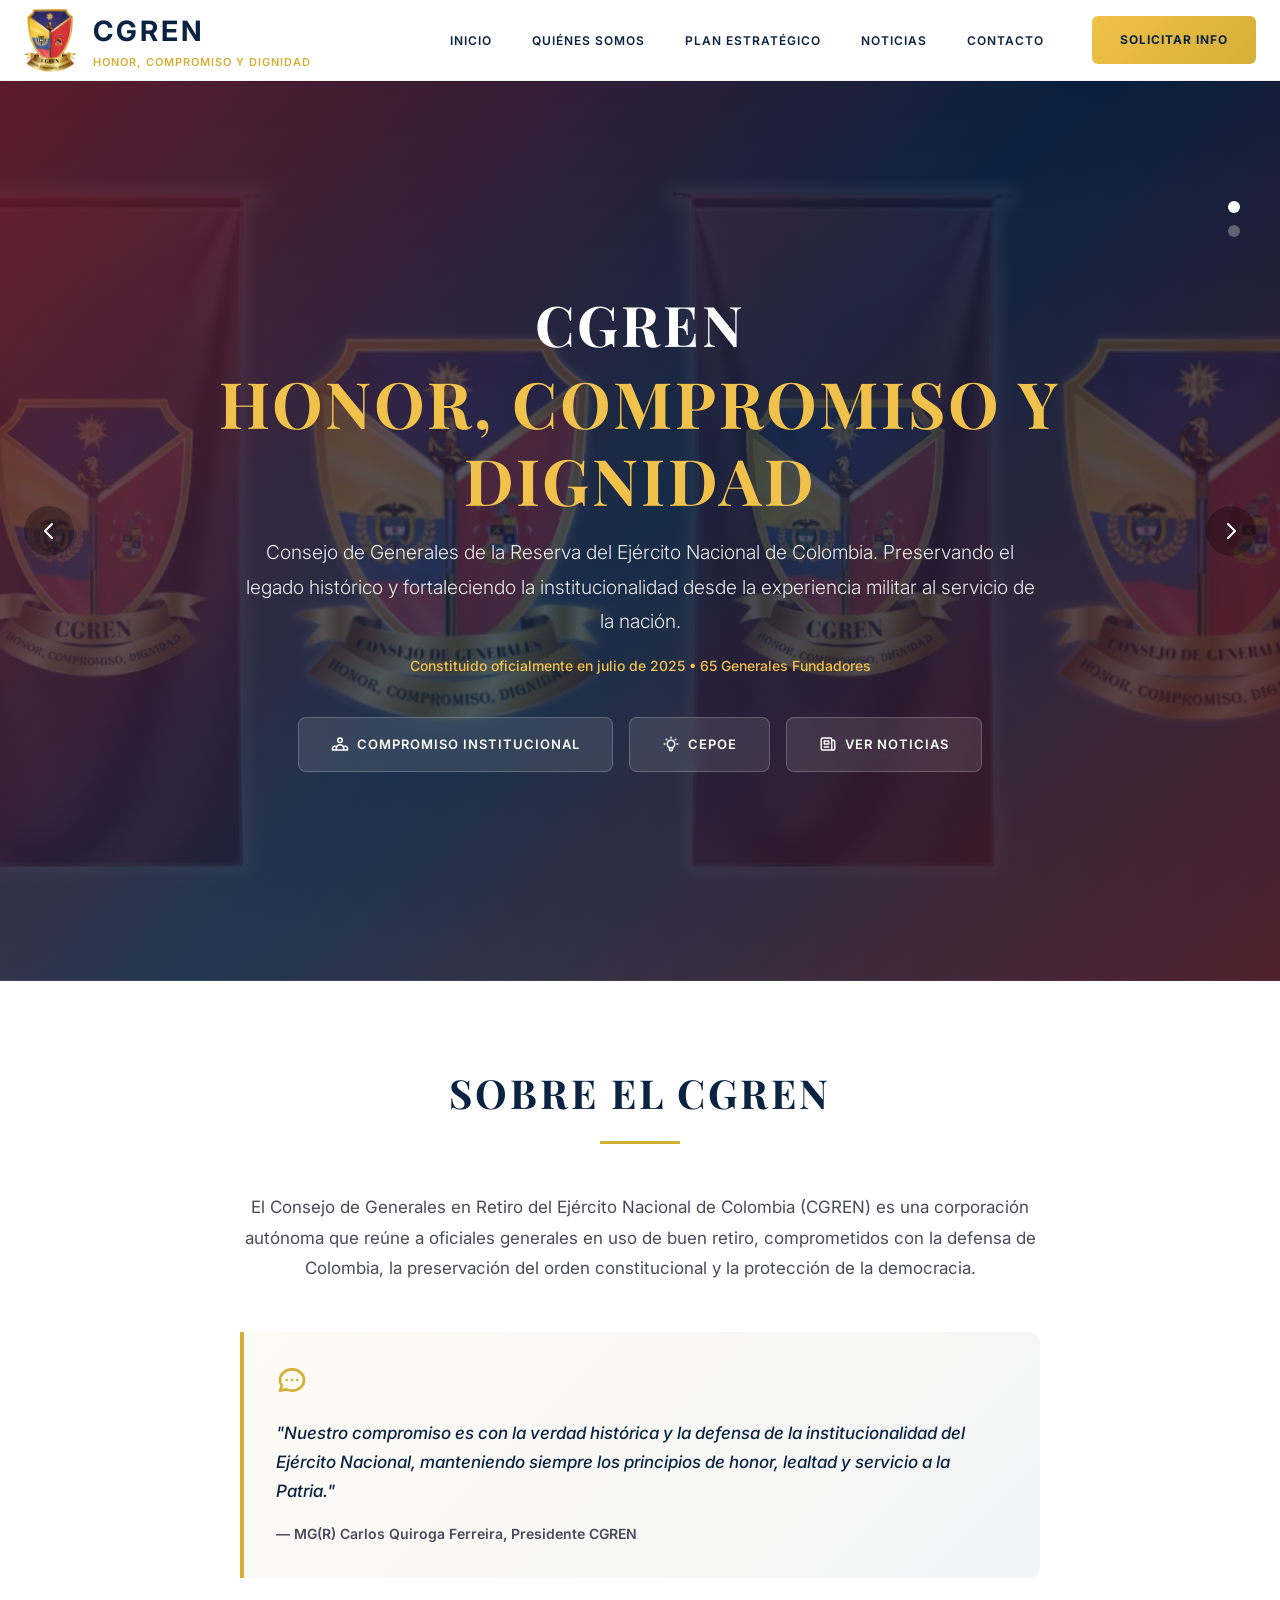
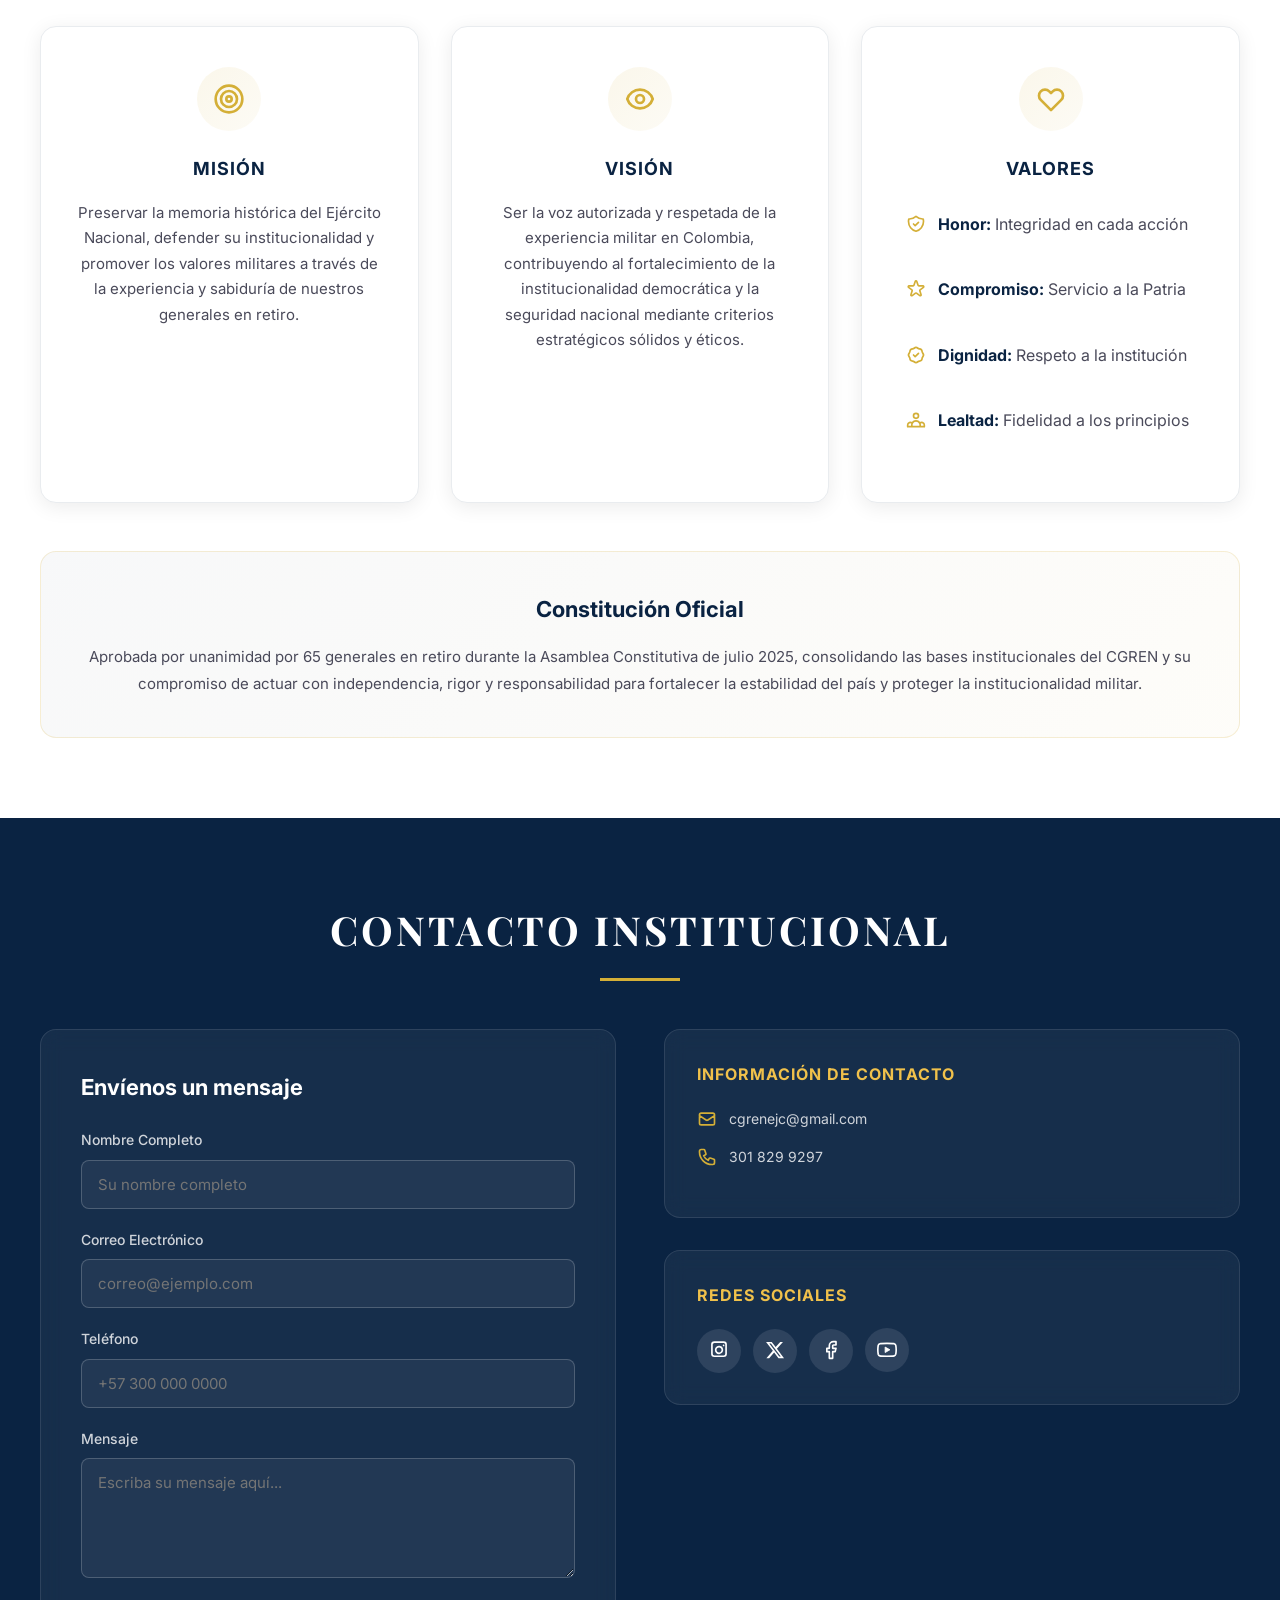
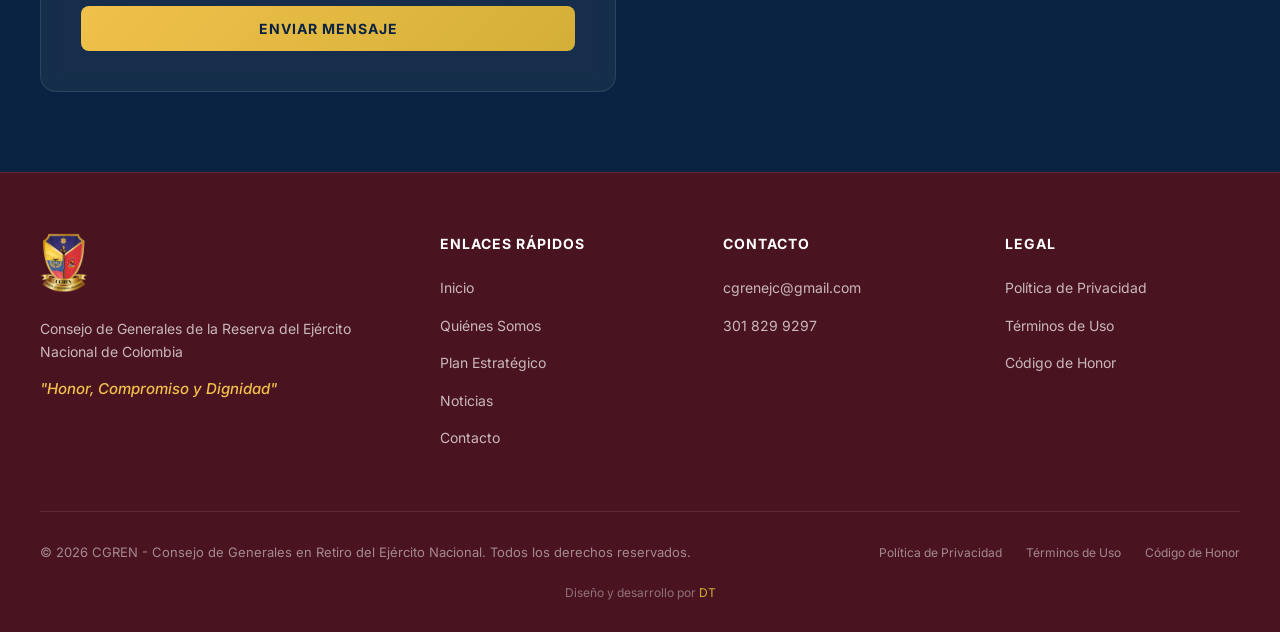
==== commit fe6b613c: "Update index.html" ====
--- a/CGREN_Website/index.html
+++ b/CGREN_Website/index.html
@@ -295,7 +295,7 @@
             </div>
             
             <div class="footer-bottom">
-                <p>&copy; 2025 CGREN - Consejo de Generales en Retiro del Ejército Nacional. Todos los derechos reservados.</p>
+                <p>&copy; 2026 CGREN - Consejo de Generales en Retiro del Ejército Nacional. Todos los derechos reservados.</p>
                 <div class="footer-bottom-links">
                     <a href="#">Política de Privacidad</a>
                     <a href="#">Términos de Uso</a>
@@ -304,7 +304,7 @@
             </div>
             
             <div class="footer-credit">
-                Diseño y desarrollo por <a href="#">Seed EM</a>
+                Diseño y desarrollo por <a href="#">DT</a>
             </div>
         </div>
     </footer>
